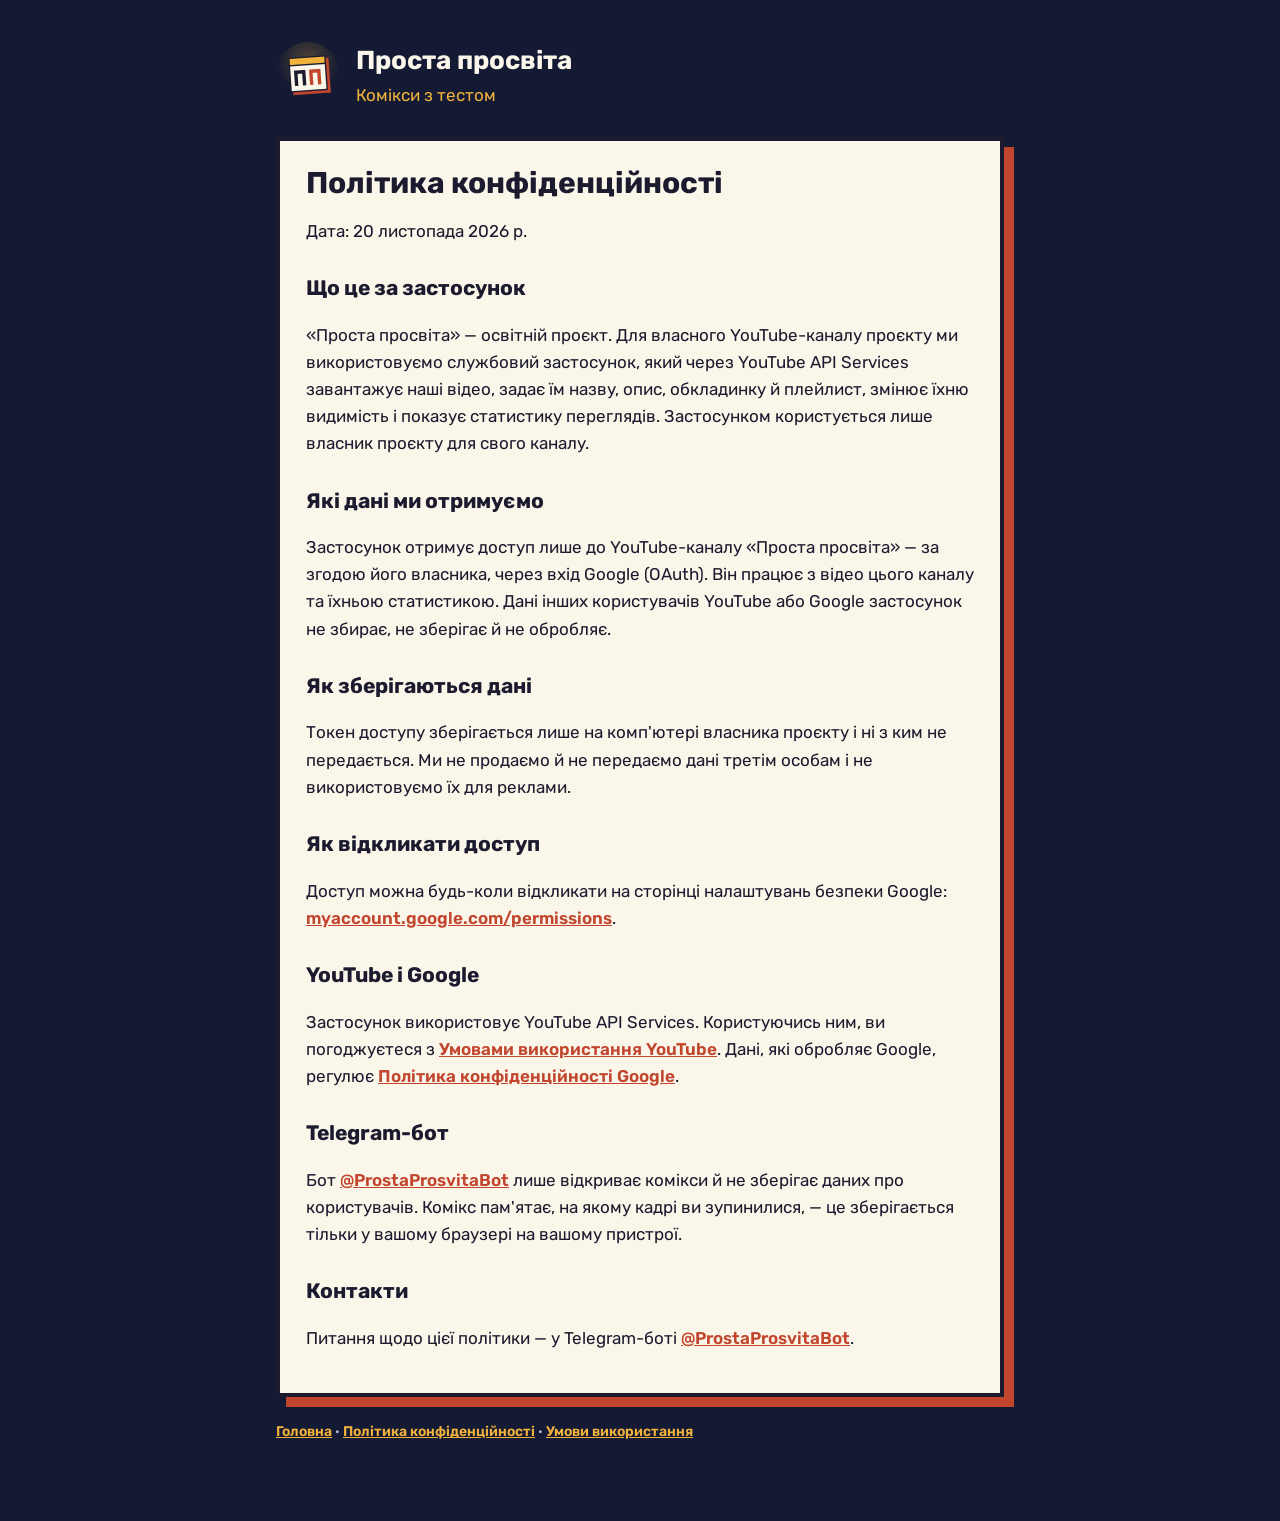
==== privacy.html @ 16c24b34 "Site: home, privacy policy, terms" ====
<!doctype html><html lang="uk"><head><meta charset="utf-8"><meta name="viewport" content="width=device-width,initial-scale=1">
<title>Політика конфіденційності — Проста просвіта</title><meta name="description" content="Політика конфіденційності проєкту «Проста просвіта»."><link rel="icon" href="logo.png">
<link href="https://fonts.googleapis.com/css2?family=Rubik:wght@400;600;800&display=swap" rel="stylesheet"><style>
:root{--night:#141a33;--amber:#f2b33d;--paper:#fbf6ea;--ink:#1b1a2e;--brick:#c2452d;--mist:#aeb6dc}
*{box-sizing:border-box}body{margin:0;background:var(--night);color:var(--paper);font:17px/1.6 Rubik,system-ui,sans-serif}
main{max-width:760px;margin:0 auto;padding:40px 16px 64px}
header{display:flex;gap:16px;align-items:center;margin-bottom:28px}header img{width:64px;height:64px;border-radius:50%}
header b{display:block;font-size:26px}header span{color:var(--amber)}
.card{background:var(--paper);color:var(--ink);border:4px solid var(--ink);box-shadow:10px 10px 0 var(--brick);padding:24px 26px;margin:24px 0}
h1{font-size:30px;line-height:1.2;margin:0 0 12px}h2{font-size:21px;margin:26px 0 6px}a{color:var(--brick);font-weight:600}
.btn{display:inline-block;background:var(--amber);color:var(--ink);text-decoration:none;padding:12px 20px;border:3px solid var(--ink);font-weight:800}
footer{color:var(--mist);font-size:14px}footer a{color:var(--amber)}
</style></head>
<body><main><header><img src="logo.png" alt=""><div><b>Проста просвіта</b><span>Комікси з тестом</span></div></header>
<div class="card"><h1>Політика конфіденційності</h1>
<p>Дата: 20 листопада 2026 р.</p>
<h2>Що це за застосунок</h2>
<p>«Проста просвіта» — освітній проєкт. Для власного YouTube-каналу проєкту ми використовуємо службовий застосунок, який через YouTube API Services завантажує наші відео, задає їм назву, опис, обкладинку й плейлист, змінює їхню видимість і показує статистику переглядів. Застосунком користується лише власник проєкту для свого каналу.</p>
<h2>Які дані ми отримуємо</h2>
<p>Застосунок отримує доступ лише до YouTube-каналу «Проста просвіта» — за згодою його власника, через вхід Google (OAuth). Він працює з відео цього каналу та їхньою статистикою. Дані інших користувачів YouTube або Google застосунок не збирає, не зберігає й не обробляє.</p>
<h2>Як зберігаються дані</h2>
<p>Токен доступу зберігається лише на комп'ютері власника проєкту і ні з ким не передається. Ми не продаємо й не передаємо дані третім особам і не використовуємо їх для реклами.</p>
<h2>Як відкликати доступ</h2>
<p>Доступ можна будь-коли відкликати на сторінці налаштувань безпеки Google: <a href="https://myaccount.google.com/permissions">myaccount.google.com/permissions</a>.</p>
<h2>YouTube і Google</h2>
<p>Застосунок використовує YouTube API Services. Користуючись ним, ви погоджуєтеся з <a href="https://www.youtube.com/t/terms">Умовами використання YouTube</a>. Дані, які обробляє Google, регулює <a href="https://policies.google.com/privacy">Політика конфіденційності Google</a>.</p>
<h2>Telegram-бот</h2>
<p>Бот <a href="https://t.me/ProstaProsvitaBot">@ProstaProsvitaBot</a> лише відкриває комікси й не зберігає даних про користувачів. Комікс пам'ятає, на якому кадрі ви зупинилися, — це зберігається тільки у вашому браузері на вашому пристрої.</p>
<h2>Контакти</h2>
<p>Питання щодо цієї політики — у Telegram-боті <a href="https://t.me/ProstaProsvitaBot">@ProstaProsvitaBot</a>.</p></div>
<footer><p><a href="index.html">Головна</a> · <a href="privacy.html">Політика конфіденційності</a> · <a href="terms.html">Умови використання</a></p></footer></main></body></html>
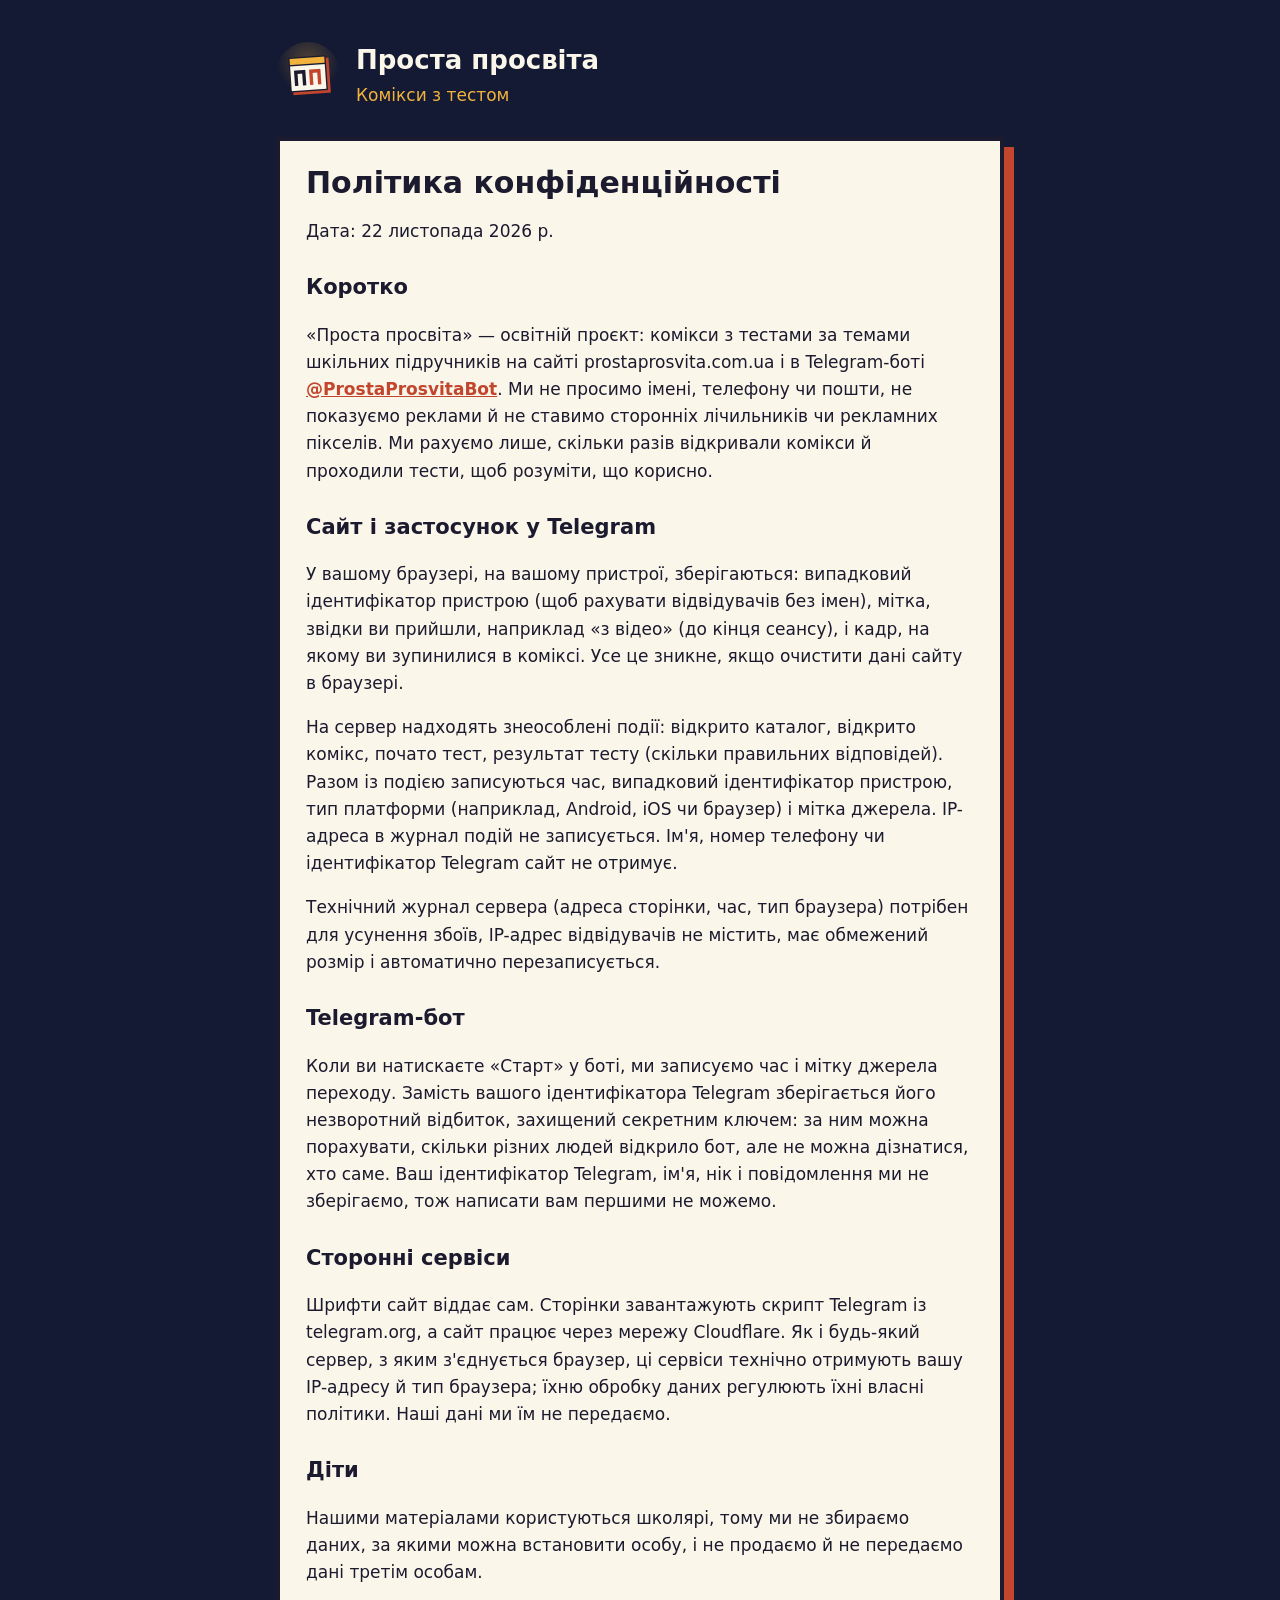
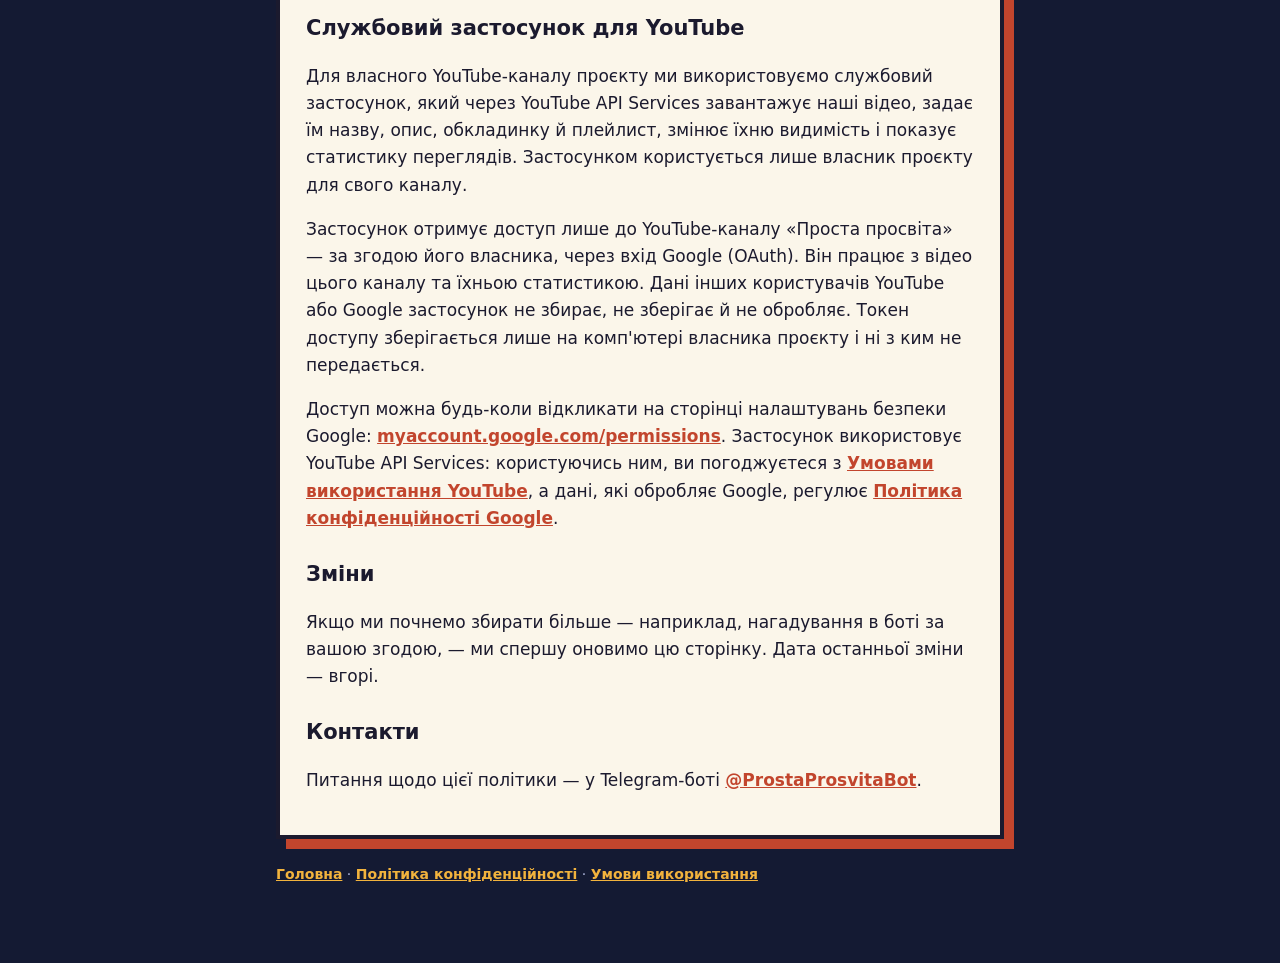
==== commit 987e45dc: "Privacy policy: describe current data collection; self-hosted fonts - Privacy: site and Mini App eve" ====
--- a/privacy.html
+++ b/privacy.html
@@ -1,6 +1,6 @@
 <!doctype html><html lang="uk"><head><meta charset="utf-8"><meta name="viewport" content="width=device-width,initial-scale=1">
 <title>Політика конфіденційності — Проста просвіта</title><meta name="description" content="Політика конфіденційності проєкту «Проста просвіта»."><link rel="icon" href="logo.png">
-<link href="https://fonts.googleapis.com/css2?family=Rubik:wght@400;600;800&display=swap" rel="stylesheet"><style>
+<link rel="stylesheet" href="assets/fonts/fonts.css"><style>
 :root{--night:#141a33;--amber:#f2b33d;--paper:#fbf6ea;--ink:#1b1a2e;--brick:#c2452d;--mist:#aeb6dc}
 *{box-sizing:border-box}body{margin:0;background:var(--night);color:var(--paper);font:17px/1.6 Rubik,system-ui,sans-serif}
 main{max-width:760px;margin:0 auto;padding:40px 16px 64px}
@@ -13,19 +13,25 @@
 </style></head>
 <body><main><header><img src="logo.png" alt=""><div><b>Проста просвіта</b><span>Комікси з тестом</span></div></header>
 <div class="card"><h1>Політика конфіденційності</h1>
-<p>Дата: 20 листопада 2026 р.</p>
-<h2>Що це за застосунок</h2>
-<p>«Проста просвіта» — освітній проєкт. Для власного YouTube-каналу проєкту ми використовуємо службовий застосунок, який через YouTube API Services завантажує наші відео, задає їм назву, опис, обкладинку й плейлист, змінює їхню видимість і показує статистику переглядів. Застосунком користується лише власник проєкту для свого каналу.</p>
-<h2>Які дані ми отримуємо</h2>
-<p>Застосунок отримує доступ лише до YouTube-каналу «Проста просвіта» — за згодою його власника, через вхід Google (OAuth). Він працює з відео цього каналу та їхньою статистикою. Дані інших користувачів YouTube або Google застосунок не збирає, не зберігає й не обробляє.</p>
-<h2>Як зберігаються дані</h2>
-<p>Токен доступу зберігається лише на комп'ютері власника проєкту і ні з ким не передається. Ми не продаємо й не передаємо дані третім особам і не використовуємо їх для реклами.</p>
-<h2>Як відкликати доступ</h2>
-<p>Доступ можна будь-коли відкликати на сторінці налаштувань безпеки Google: <a href="https://myaccount.google.com/permissions">myaccount.google.com/permissions</a>.</p>
-<h2>YouTube і Google</h2>
-<p>Застосунок використовує YouTube API Services. Користуючись ним, ви погоджуєтеся з <a href="https://www.youtube.com/t/terms">Умовами використання YouTube</a>. Дані, які обробляє Google, регулює <a href="https://policies.google.com/privacy">Політика конфіденційності Google</a>.</p>
+<p>Дата: 22 листопада 2026 р.</p>
+<h2>Коротко</h2>
+<p>«Проста просвіта» — освітній проєкт: комікси з тестами за темами шкільних підручників на сайті prostaprosvita.com.ua і в Telegram-боті <a href="https://t.me/ProstaProsvitaBot?start=site">@ProstaProsvitaBot</a>. Ми не просимо імені, телефону чи пошти, не показуємо реклами й не ставимо сторонніх лічильників чи рекламних пікселів. Ми рахуємо лише, скільки разів відкривали комікси й проходили тести, щоб розуміти, що корисно.</p>
+<h2>Сайт і застосунок у Telegram</h2>
+<p>У вашому браузері, на вашому пристрої, зберігаються: випадковий ідентифікатор пристрою (щоб рахувати відвідувачів без імен), мітка, звідки ви прийшли, наприклад «з відео» (до кінця сеансу), і кадр, на якому ви зупинилися в коміксі. Усе це зникне, якщо очистити дані сайту в браузері.</p>
+<p>На сервер надходять знеособлені події: відкрито каталог, відкрито комікс, почато тест, результат тесту (скільки правильних відповідей). Разом із подією записуються час, випадковий ідентифікатор пристрою, тип платформи (наприклад, Android, iOS чи браузер) і мітка джерела. IP-адреса в журнал подій не записується. Ім'я, номер телефону чи ідентифікатор Telegram сайт не отримує.</p>
+<p>Технічний журнал сервера (адреса сторінки, час, тип браузера) потрібен для усунення збоїв, IP-адрес відвідувачів не містить, має обмежений розмір і автоматично перезаписується.</p>
 <h2>Telegram-бот</h2>
-<p>Бот <a href="https://t.me/ProstaProsvitaBot">@ProstaProsvitaBot</a> лише відкриває комікси й не зберігає даних про користувачів. Комікс пам'ятає, на якому кадрі ви зупинилися, — це зберігається тільки у вашому браузері на вашому пристрої.</p>
+<p>Коли ви натискаєте «Старт» у боті, ми записуємо час і мітку джерела переходу. Замість вашого ідентифікатора Telegram зберігається його незворотний відбиток, захищений секретним ключем: за ним можна порахувати, скільки різних людей відкрило бот, але не можна дізнатися, хто саме. Ваш ідентифікатор Telegram, ім'я, нік і повідомлення ми не зберігаємо, тож написати вам першими не можемо.</p>
+<h2>Сторонні сервіси</h2>
+<p>Шрифти сайт віддає сам. Сторінки завантажують скрипт Telegram із telegram.org, а сайт працює через мережу Cloudflare. Як і будь-який сервер, з яким з'єднується браузер, ці сервіси технічно отримують вашу IP-адресу й тип браузера; їхню обробку даних регулюють їхні власні політики. Наші дані ми їм не передаємо.</p>
+<h2>Діти</h2>
+<p>Нашими матеріалами користуються школярі, тому ми не збираємо даних, за якими можна встановити особу, і не продаємо й не передаємо дані третім особам.</p>
+<h2>Службовий застосунок для YouTube</h2>
+<p>Для власного YouTube-каналу проєкту ми використовуємо службовий застосунок, який через YouTube API Services завантажує наші відео, задає їм назву, опис, обкладинку й плейлист, змінює їхню видимість і показує статистику переглядів. Застосунком користується лише власник проєкту для свого каналу.</p>
+<p>Застосунок отримує доступ лише до YouTube-каналу «Проста просвіта» — за згодою його власника, через вхід Google (OAuth). Він працює з відео цього каналу та їхньою статистикою. Дані інших користувачів YouTube або Google застосунок не збирає, не зберігає й не обробляє. Токен доступу зберігається лише на комп'ютері власника проєкту і ні з ким не передається.</p>
+<p>Доступ можна будь-коли відкликати на сторінці налаштувань безпеки Google: <a href="https://myaccount.google.com/permissions">myaccount.google.com/permissions</a>. Застосунок використовує YouTube API Services: користуючись ним, ви погоджуєтеся з <a href="https://www.youtube.com/t/terms">Умовами використання YouTube</a>, а дані, які обробляє Google, регулює <a href="https://policies.google.com/privacy">Політика конфіденційності Google</a>.</p>
+<h2>Зміни</h2>
+<p>Якщо ми почнемо збирати більше — наприклад, нагадування в боті за вашою згодою, — ми спершу оновимо цю сторінку. Дата останньої зміни — вгорі.</p>
 <h2>Контакти</h2>
-<p>Питання щодо цієї політики — у Telegram-боті <a href="https://t.me/ProstaProsvitaBot">@ProstaProsvitaBot</a>.</p></div>
+<p>Питання щодо цієї політики — у Telegram-боті <a href="https://t.me/ProstaProsvitaBot?start=site">@ProstaProsvitaBot</a>.</p></div>
 <footer><p><a href="index.html">Головна</a> · <a href="privacy.html">Політика конфіденційності</a> · <a href="terms.html">Умови використання</a></p></footer></main></body></html>
--- a/assets/fonts/fonts.css
+++ b/assets/fonts/fonts.css
@@ -0,0 +1,253 @@
+/* Self-hosted copy of Google Fonts, made by app/fonts.py. Families: {'Caveat': [600, 700], 'Rubik': [400, 500, 600, 700, 800]} */
+/* cyrillic-ext */
+@font-face {
+  font-family: 'Caveat';
+  font-style: normal;
+  font-weight: 600;
+  font-display: swap;
+  src: url(caveat-cyrillic-ext-0.woff2) format('woff2');
+  unicode-range: U+0460-052F, U+1C80-1C8A, U+20B4, U+2DE0-2DFF, U+A640-A69F, U+FE2E-FE2F;
+}
+/* cyrillic */
+@font-face {
+  font-family: 'Caveat';
+  font-style: normal;
+  font-weight: 600;
+  font-display: swap;
+  src: url(caveat-cyrillic-1.woff2) format('woff2');
+  unicode-range: U+0301, U+0400-045F, U+0490-0491, U+04B0-04B1, U+2116;
+}
+/* latin-ext */
+@font-face {
+  font-family: 'Caveat';
+  font-style: normal;
+  font-weight: 600;
+  font-display: swap;
+  src: url(caveat-latin-ext-2.woff2) format('woff2');
+  unicode-range: U+0100-02BA, U+02BD-02C5, U+02C7-02CC, U+02CE-02D7, U+02DD-02FF, U+0304, U+0308, U+0329, U+1D00-1DBF, U+1E00-1E9F, U+1EF2-1EFF, U+2020, U+20A0-20AB, U+20AD-20C4, U+2113, U+2C60-2C7F, U+A720-A7FF;
+}
+/* latin */
+@font-face {
+  font-family: 'Caveat';
+  font-style: normal;
+  font-weight: 600;
+  font-display: swap;
+  src: url(caveat-latin-3.woff2) format('woff2');
+  unicode-range: U+0000-00FF, U+0131, U+0152-0153, U+02BB-02BC, U+02C6, U+02DA, U+02DC, U+0304, U+0308, U+0329, U+2000-206F, U+20AC, U+2122, U+2191, U+2193, U+2212, U+2215, U+FEFF, U+FFFD;
+}
+/* cyrillic-ext */
+@font-face {
+  font-family: 'Caveat';
+  font-style: normal;
+  font-weight: 700;
+  font-display: swap;
+  src: url(caveat-cyrillic-ext-0.woff2) format('woff2');
+  unicode-range: U+0460-052F, U+1C80-1C8A, U+20B4, U+2DE0-2DFF, U+A640-A69F, U+FE2E-FE2F;
+}
+/* cyrillic */
+@font-face {
+  font-family: 'Caveat';
+  font-style: normal;
+  font-weight: 700;
+  font-display: swap;
+  src: url(caveat-cyrillic-1.woff2) format('woff2');
+  unicode-range: U+0301, U+0400-045F, U+0490-0491, U+04B0-04B1, U+2116;
+}
+/* latin-ext */
+@font-face {
+  font-family: 'Caveat';
+  font-style: normal;
+  font-weight: 700;
+  font-display: swap;
+  src: url(caveat-latin-ext-2.woff2) format('woff2');
+  unicode-range: U+0100-02BA, U+02BD-02C5, U+02C7-02CC, U+02CE-02D7, U+02DD-02FF, U+0304, U+0308, U+0329, U+1D00-1DBF, U+1E00-1E9F, U+1EF2-1EFF, U+2020, U+20A0-20AB, U+20AD-20C4, U+2113, U+2C60-2C7F, U+A720-A7FF;
+}
+/* latin */
+@font-face {
+  font-family: 'Caveat';
+  font-style: normal;
+  font-weight: 700;
+  font-display: swap;
+  src: url(caveat-latin-3.woff2) format('woff2');
+  unicode-range: U+0000-00FF, U+0131, U+0152-0153, U+02BB-02BC, U+02C6, U+02DA, U+02DC, U+0304, U+0308, U+0329, U+2000-206F, U+20AC, U+2122, U+2191, U+2193, U+2212, U+2215, U+FEFF, U+FFFD;
+}
+/* cyrillic-ext */
+@font-face {
+  font-family: 'Rubik';
+  font-style: normal;
+  font-weight: 400;
+  font-display: swap;
+  src: url(rubik-cyrillic-ext-4.woff2) format('woff2');
+  unicode-range: U+0460-052F, U+1C80-1C8A, U+20B4, U+2DE0-2DFF, U+A640-A69F, U+FE2E-FE2F;
+}
+/* cyrillic */
+@font-face {
+  font-family: 'Rubik';
+  font-style: normal;
+  font-weight: 400;
+  font-display: swap;
+  src: url(rubik-cyrillic-5.woff2) format('woff2');
+  unicode-range: U+0301, U+0400-045F, U+0490-0491, U+04B0-04B1, U+2116;
+}
+/* latin-ext */
+@font-face {
+  font-family: 'Rubik';
+  font-style: normal;
+  font-weight: 400;
+  font-display: swap;
+  src: url(rubik-latin-ext-6.woff2) format('woff2');
+  unicode-range: U+0100-02BA, U+02BD-02C5, U+02C7-02CC, U+02CE-02D7, U+02DD-02FF, U+0304, U+0308, U+0329, U+1D00-1DBF, U+1E00-1E9F, U+1EF2-1EFF, U+2020, U+20A0-20AB, U+20AD-20C4, U+2113, U+2C60-2C7F, U+A720-A7FF;
+}
+/* latin */
+@font-face {
+  font-family: 'Rubik';
+  font-style: normal;
+  font-weight: 400;
+  font-display: swap;
+  src: url(rubik-latin-7.woff2) format('woff2');
+  unicode-range: U+0000-00FF, U+0131, U+0152-0153, U+02BB-02BC, U+02C6, U+02DA, U+02DC, U+0304, U+0308, U+0329, U+2000-206F, U+20AC, U+2122, U+2191, U+2193, U+2212, U+2215, U+FEFF, U+FFFD;
+}
+/* cyrillic-ext */
+@font-face {
+  font-family: 'Rubik';
+  font-style: normal;
+  font-weight: 500;
+  font-display: swap;
+  src: url(rubik-cyrillic-ext-4.woff2) format('woff2');
+  unicode-range: U+0460-052F, U+1C80-1C8A, U+20B4, U+2DE0-2DFF, U+A640-A69F, U+FE2E-FE2F;
+}
+/* cyrillic */
+@font-face {
+  font-family: 'Rubik';
+  font-style: normal;
+  font-weight: 500;
+  font-display: swap;
+  src: url(rubik-cyrillic-5.woff2) format('woff2');
+  unicode-range: U+0301, U+0400-045F, U+0490-0491, U+04B0-04B1, U+2116;
+}
+/* latin-ext */
+@font-face {
+  font-family: 'Rubik';
+  font-style: normal;
+  font-weight: 500;
+  font-display: swap;
+  src: url(rubik-latin-ext-6.woff2) format('woff2');
+  unicode-range: U+0100-02BA, U+02BD-02C5, U+02C7-02CC, U+02CE-02D7, U+02DD-02FF, U+0304, U+0308, U+0329, U+1D00-1DBF, U+1E00-1E9F, U+1EF2-1EFF, U+2020, U+20A0-20AB, U+20AD-20C4, U+2113, U+2C60-2C7F, U+A720-A7FF;
+}
+/* latin */
+@font-face {
+  font-family: 'Rubik';
+  font-style: normal;
+  font-weight: 500;
+  font-display: swap;
+  src: url(rubik-latin-7.woff2) format('woff2');
+  unicode-range: U+0000-00FF, U+0131, U+0152-0153, U+02BB-02BC, U+02C6, U+02DA, U+02DC, U+0304, U+0308, U+0329, U+2000-206F, U+20AC, U+2122, U+2191, U+2193, U+2212, U+2215, U+FEFF, U+FFFD;
+}
+/* cyrillic-ext */
+@font-face {
+  font-family: 'Rubik';
+  font-style: normal;
+  font-weight: 600;
+  font-display: swap;
+  src: url(rubik-cyrillic-ext-4.woff2) format('woff2');
+  unicode-range: U+0460-052F, U+1C80-1C8A, U+20B4, U+2DE0-2DFF, U+A640-A69F, U+FE2E-FE2F;
+}
+/* cyrillic */
+@font-face {
+  font-family: 'Rubik';
+  font-style: normal;
+  font-weight: 600;
+  font-display: swap;
+  src: url(rubik-cyrillic-5.woff2) format('woff2');
+  unicode-range: U+0301, U+0400-045F, U+0490-0491, U+04B0-04B1, U+2116;
+}
+/* latin-ext */
+@font-face {
+  font-family: 'Rubik';
+  font-style: normal;
+  font-weight: 600;
+  font-display: swap;
+  src: url(rubik-latin-ext-6.woff2) format('woff2');
+  unicode-range: U+0100-02BA, U+02BD-02C5, U+02C7-02CC, U+02CE-02D7, U+02DD-02FF, U+0304, U+0308, U+0329, U+1D00-1DBF, U+1E00-1E9F, U+1EF2-1EFF, U+2020, U+20A0-20AB, U+20AD-20C4, U+2113, U+2C60-2C7F, U+A720-A7FF;
+}
+/* latin */
+@font-face {
+  font-family: 'Rubik';
+  font-style: normal;
+  font-weight: 600;
+  font-display: swap;
+  src: url(rubik-latin-7.woff2) format('woff2');
+  unicode-range: U+0000-00FF, U+0131, U+0152-0153, U+02BB-02BC, U+02C6, U+02DA, U+02DC, U+0304, U+0308, U+0329, U+2000-206F, U+20AC, U+2122, U+2191, U+2193, U+2212, U+2215, U+FEFF, U+FFFD;
+}
+/* cyrillic-ext */
+@font-face {
+  font-family: 'Rubik';
+  font-style: normal;
+  font-weight: 700;
+  font-display: swap;
+  src: url(rubik-cyrillic-ext-4.woff2) format('woff2');
+  unicode-range: U+0460-052F, U+1C80-1C8A, U+20B4, U+2DE0-2DFF, U+A640-A69F, U+FE2E-FE2F;
+}
+/* cyrillic */
+@font-face {
+  font-family: 'Rubik';
+  font-style: normal;
+  font-weight: 700;
+  font-display: swap;
+  src: url(rubik-cyrillic-5.woff2) format('woff2');
+  unicode-range: U+0301, U+0400-045F, U+0490-0491, U+04B0-04B1, U+2116;
+}
+/* latin-ext */
+@font-face {
+  font-family: 'Rubik';
+  font-style: normal;
+  font-weight: 700;
+  font-display: swap;
+  src: url(rubik-latin-ext-6.woff2) format('woff2');
+  unicode-range: U+0100-02BA, U+02BD-02C5, U+02C7-02CC, U+02CE-02D7, U+02DD-02FF, U+0304, U+0308, U+0329, U+1D00-1DBF, U+1E00-1E9F, U+1EF2-1EFF, U+2020, U+20A0-20AB, U+20AD-20C4, U+2113, U+2C60-2C7F, U+A720-A7FF;
+}
+/* latin */
+@font-face {
+  font-family: 'Rubik';
+  font-style: normal;
+  font-weight: 700;
+  font-display: swap;
+  src: url(rubik-latin-7.woff2) format('woff2');
+  unicode-range: U+0000-00FF, U+0131, U+0152-0153, U+02BB-02BC, U+02C6, U+02DA, U+02DC, U+0304, U+0308, U+0329, U+2000-206F, U+20AC, U+2122, U+2191, U+2193, U+2212, U+2215, U+FEFF, U+FFFD;
+}
+/* cyrillic-ext */
+@font-face {
+  font-family: 'Rubik';
+  font-style: normal;
+  font-weight: 800;
+  font-display: swap;
+  src: url(rubik-cyrillic-ext-4.woff2) format('woff2');
+  unicode-range: U+0460-052F, U+1C80-1C8A, U+20B4, U+2DE0-2DFF, U+A640-A69F, U+FE2E-FE2F;
+}
+/* cyrillic */
+@font-face {
+  font-family: 'Rubik';
+  font-style: normal;
+  font-weight: 800;
+  font-display: swap;
+  src: url(rubik-cyrillic-5.woff2) format('woff2');
+  unicode-range: U+0301, U+0400-045F, U+0490-0491, U+04B0-04B1, U+2116;
+}
+/* latin-ext */
+@font-face {
+  font-family: 'Rubik';
+  font-style: normal;
+  font-weight: 800;
+  font-display: swap;
+  src: url(rubik-latin-ext-6.woff2) format('woff2');
+  unicode-range: U+0100-02BA, U+02BD-02C5, U+02C7-02CC, U+02CE-02D7, U+02DD-02FF, U+0304, U+0308, U+0329, U+1D00-1DBF, U+1E00-1E9F, U+1EF2-1EFF, U+2020, U+20A0-20AB, U+20AD-20C4, U+2113, U+2C60-2C7F, U+A720-A7FF;
+}
+/* latin */
+@font-face {
+  font-family: 'Rubik';
+  font-style: normal;
+  font-weight: 800;
+  font-display: swap;
+  src: url(rubik-latin-7.woff2) format('woff2');
+  unicode-range: U+0000-00FF, U+0131, U+0152-0153, U+02BB-02BC, U+02C6, U+02DA, U+02DC, U+0304, U+0308, U+0329, U+2000-206F, U+20AC, U+2122, U+2191, U+2193, U+2212, U+2215, U+FEFF, U+FFFD;
+}
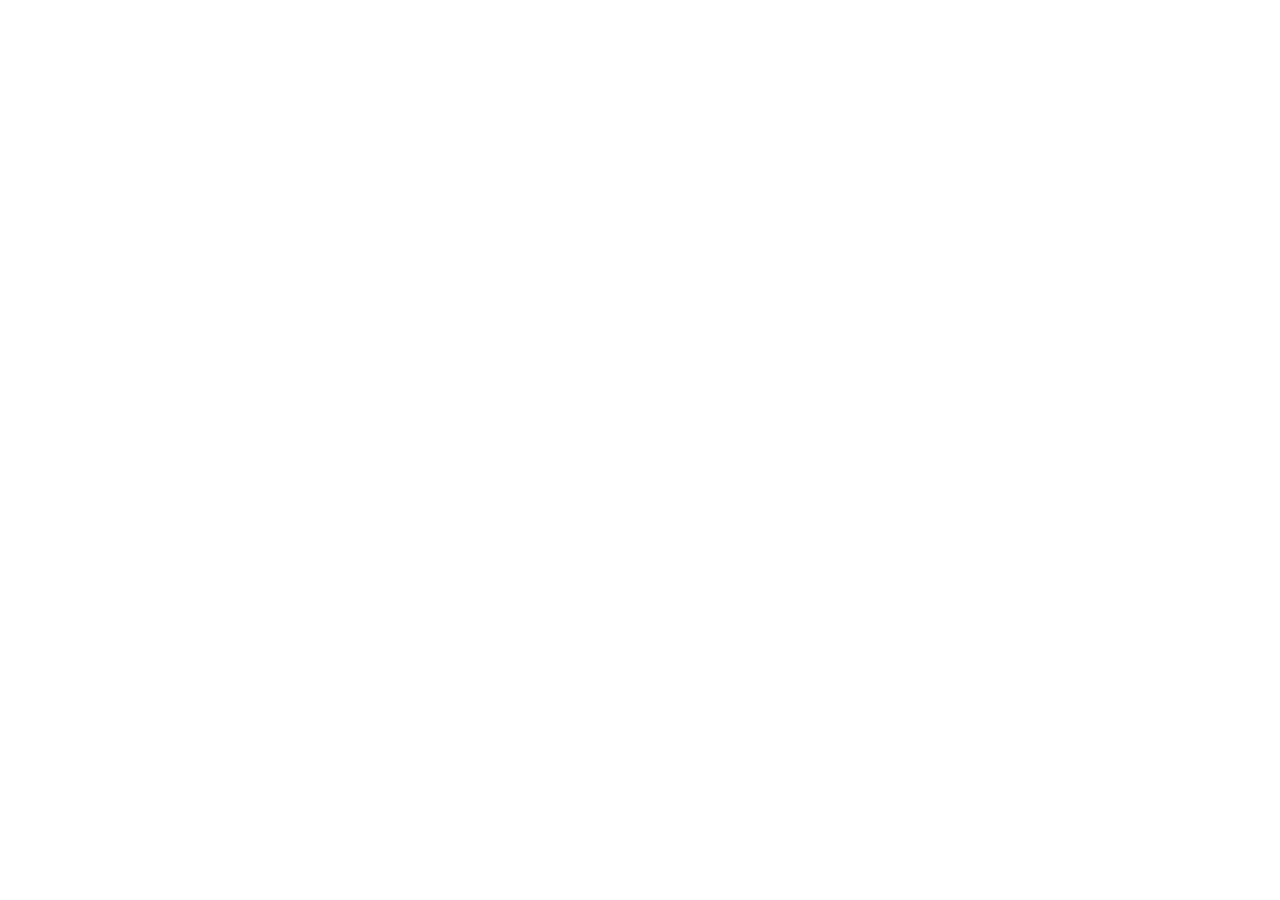
==== commit ec69d593: "Move pages to prostaprosvita.com.ua: redirect index, privacy, terms The site, privacy policy and ter" ====
--- a/privacy.html
+++ b/privacy.html
@@ -1,37 +1,13 @@
-<!doctype html><html lang="uk"><head><meta charset="utf-8"><meta name="viewport" content="width=device-width,initial-scale=1">
-<title>Політика конфіденційності — Проста просвіта</title><meta name="description" content="Політика конфіденційності проєкту «Проста просвіта»."><link rel="icon" href="logo.png">
-<link rel="stylesheet" href="assets/fonts/fonts.css"><style>
-:root{--night:#141a33;--amber:#f2b33d;--paper:#fbf6ea;--ink:#1b1a2e;--brick:#c2452d;--mist:#aeb6dc}
-*{box-sizing:border-box}body{margin:0;background:var(--night);color:var(--paper);font:17px/1.6 Rubik,system-ui,sans-serif}
-main{max-width:760px;margin:0 auto;padding:40px 16px 64px}
-header{display:flex;gap:16px;align-items:center;margin-bottom:28px}header img{width:64px;height:64px;border-radius:50%}
-header b{display:block;font-size:26px}header span{color:var(--amber)}
-.card{background:var(--paper);color:var(--ink);border:4px solid var(--ink);box-shadow:10px 10px 0 var(--brick);padding:24px 26px;margin:24px 0}
-h1{font-size:30px;line-height:1.2;margin:0 0 12px}h2{font-size:21px;margin:26px 0 6px}a{color:var(--brick);font-weight:600}
-.btn{display:inline-block;background:var(--amber);color:var(--ink);text-decoration:none;padding:12px 20px;border:3px solid var(--ink);font-weight:800}
-footer{color:var(--mist);font-size:14px}footer a{color:var(--amber)}
-</style></head>
-<body><main><header><img src="logo.png" alt=""><div><b>Проста просвіта</b><span>Комікси з тестом</span></div></header>
-<div class="card"><h1>Політика конфіденційності</h1>
-<p>Дата: 22 листопада 2026 р.</p>
-<h2>Коротко</h2>
-<p>«Проста просвіта» — освітній проєкт: комікси з тестами за темами шкільних підручників на сайті prostaprosvita.com.ua і в Telegram-боті <a href="https://t.me/ProstaProsvitaBot?start=site">@ProstaProsvitaBot</a>. Ми не просимо імені, телефону чи пошти, не показуємо реклами й не ставимо сторонніх лічильників чи рекламних пікселів. Ми рахуємо лише, скільки разів відкривали комікси й проходили тести, щоб розуміти, що корисно.</p>
-<h2>Сайт і застосунок у Telegram</h2>
-<p>У вашому браузері, на вашому пристрої, зберігаються: випадковий ідентифікатор пристрою (щоб рахувати відвідувачів без імен), мітка, звідки ви прийшли, наприклад «з відео» (до кінця сеансу), і кадр, на якому ви зупинилися в коміксі. Усе це зникне, якщо очистити дані сайту в браузері.</p>
-<p>На сервер надходять знеособлені події: відкрито каталог, відкрито комікс, почато тест, результат тесту (скільки правильних відповідей). Разом із подією записуються час, випадковий ідентифікатор пристрою, тип платформи (наприклад, Android, iOS чи браузер) і мітка джерела. IP-адреса в журнал подій не записується. Ім'я, номер телефону чи ідентифікатор Telegram сайт не отримує.</p>
-<p>Технічний журнал сервера (адреса сторінки, час, тип браузера) потрібен для усунення збоїв, IP-адрес відвідувачів не містить, має обмежений розмір і автоматично перезаписується.</p>
-<h2>Telegram-бот</h2>
-<p>Коли ви натискаєте «Старт» у боті, ми записуємо час і мітку джерела переходу. Замість вашого ідентифікатора Telegram зберігається його незворотний відбиток, захищений секретним ключем: за ним можна порахувати, скільки різних людей відкрило бот, але не можна дізнатися, хто саме. Ваш ідентифікатор Telegram, ім'я, нік і повідомлення ми не зберігаємо, тож написати вам першими не можемо.</p>
-<h2>Сторонні сервіси</h2>
-<p>Шрифти сайт віддає сам. Сторінки завантажують скрипт Telegram із telegram.org, а сайт працює через мережу Cloudflare. Як і будь-який сервер, з яким з'єднується браузер, ці сервіси технічно отримують вашу IP-адресу й тип браузера; їхню обробку даних регулюють їхні власні політики. Наші дані ми їм не передаємо.</p>
-<h2>Діти</h2>
-<p>Нашими матеріалами користуються школярі, тому ми не збираємо даних, за якими можна встановити особу, і не продаємо й не передаємо дані третім особам.</p>
-<h2>Службовий застосунок для YouTube</h2>
-<p>Для власного YouTube-каналу проєкту ми використовуємо службовий застосунок, який через YouTube API Services завантажує наші відео, задає їм назву, опис, обкладинку й плейлист, змінює їхню видимість і показує статистику переглядів. Застосунком користується лише власник проєкту для свого каналу.</p>
-<p>Застосунок отримує доступ лише до YouTube-каналу «Проста просвіта» — за згодою його власника, через вхід Google (OAuth). Він працює з відео цього каналу та їхньою статистикою. Дані інших користувачів YouTube або Google застосунок не збирає, не зберігає й не обробляє. Токен доступу зберігається лише на комп'ютері власника проєкту і ні з ким не передається.</p>
-<p>Доступ можна будь-коли відкликати на сторінці налаштувань безпеки Google: <a href="https://myaccount.google.com/permissions">myaccount.google.com/permissions</a>. Застосунок використовує YouTube API Services: користуючись ним, ви погоджуєтеся з <a href="https://www.youtube.com/t/terms">Умовами використання YouTube</a>, а дані, які обробляє Google, регулює <a href="https://policies.google.com/privacy">Політика конфіденційності Google</a>.</p>
-<h2>Зміни</h2>
-<p>Якщо ми почнемо збирати більше — наприклад, нагадування в боті за вашою згодою, — ми спершу оновимо цю сторінку. Дата останньої зміни — вгорі.</p>
-<h2>Контакти</h2>
-<p>Питання щодо цієї політики — у Telegram-боті <a href="https://t.me/ProstaProsvitaBot?start=site">@ProstaProsvitaBot</a>.</p></div>
-<footer><p><a href="index.html">Головна</a> · <a href="privacy.html">Політика конфіденційності</a> · <a href="terms.html">Умови використання</a></p></footer></main></body></html>
+<!doctype html>
+<html lang="uk">
+<head>
+<meta charset="utf-8">
+<meta name="viewport" content="width=device-width, initial-scale=1">
+<title>Політика конфіденційності — Проста просвіта</title>
+<link rel="canonical" href="https://prostaprosvita.com.ua/privacy.html">
+<meta http-equiv="refresh" content="0; url=https://prostaprosvita.com.ua/privacy.html">
+<script>location.replace("https://prostaprosvita.com.ua/privacy.html" + location.hash);</script>
+<style>body{margin:0;background:#141a33;color:#fbf6ea;font:17px/1.6 system-ui,sans-serif}main{max-width:640px;margin:0 auto;padding:40px 16px}a{color:#f2b33d}</style>
+</head>
+<body><main><p>Сторінка переїхала: <a href="https://prostaprosvita.com.ua/privacy.html">https://prostaprosvita.com.ua/privacy.html</a></p></main></body>
+</html>
